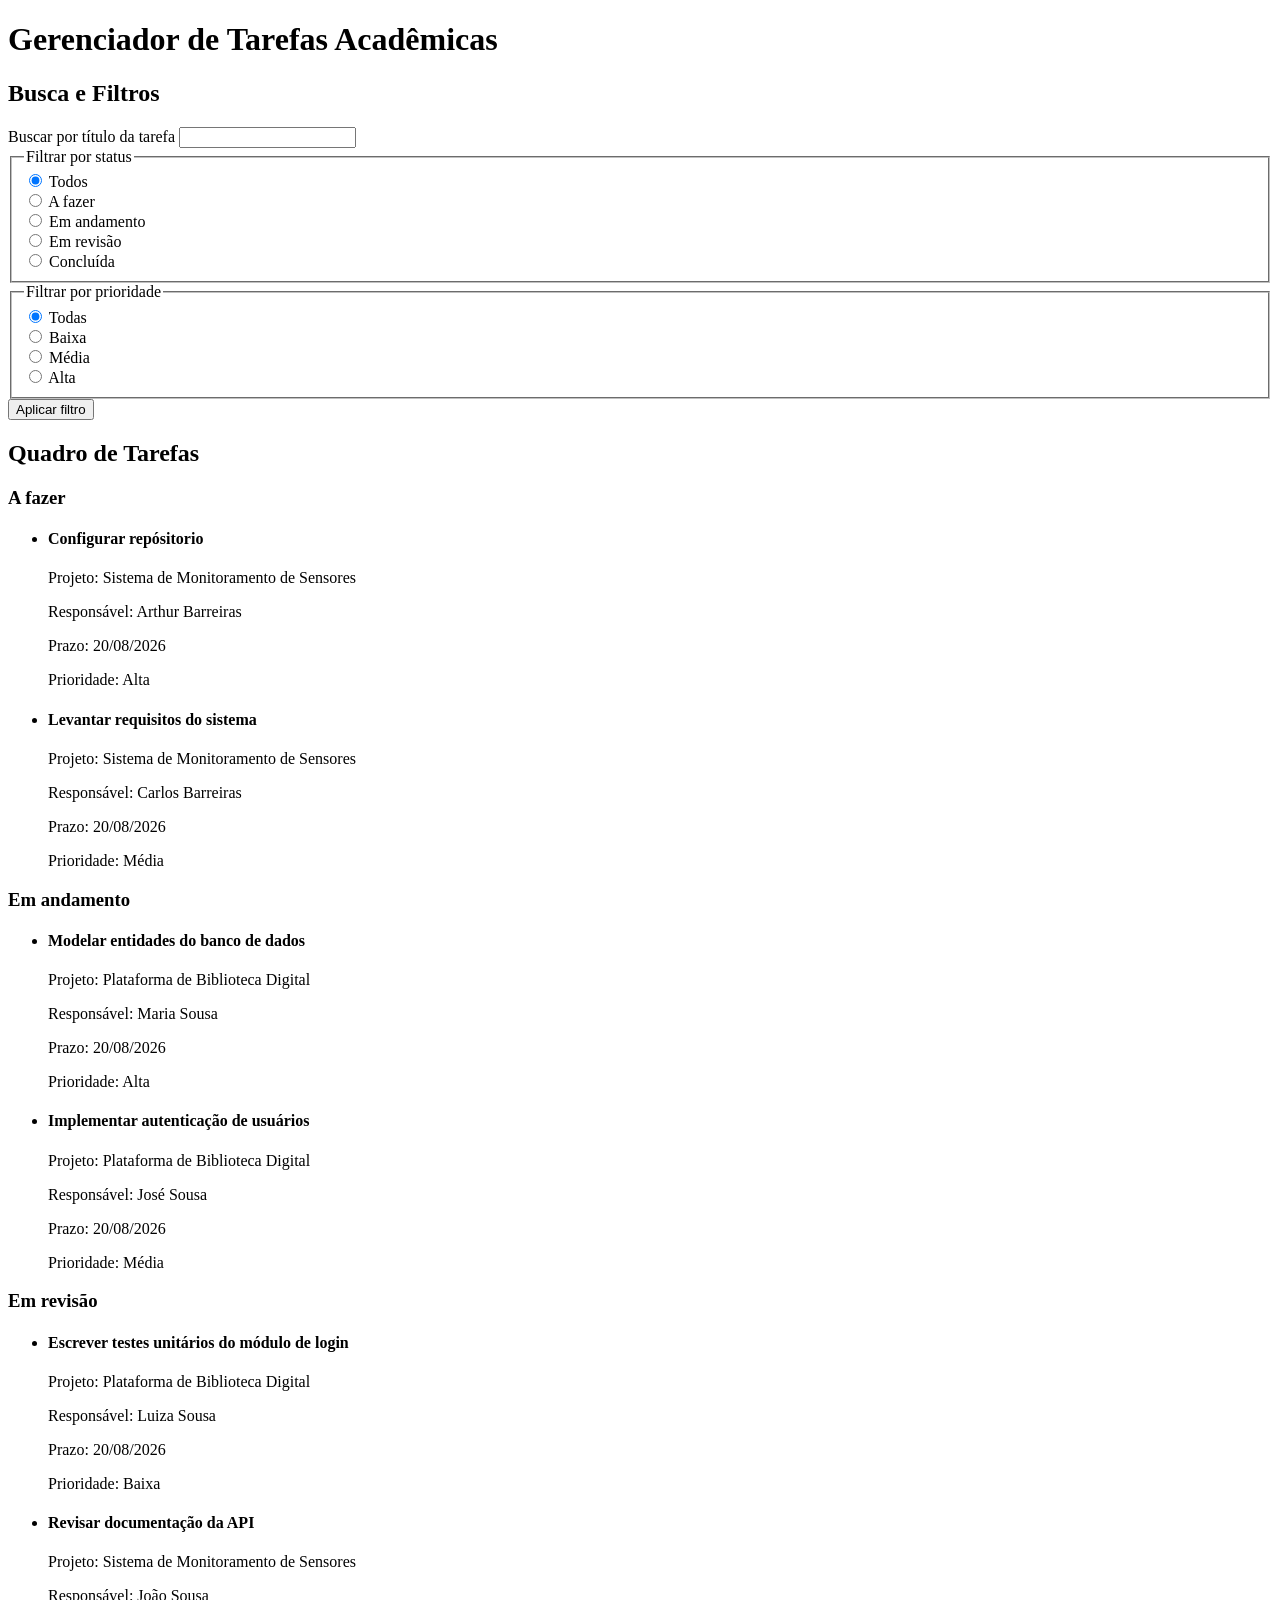
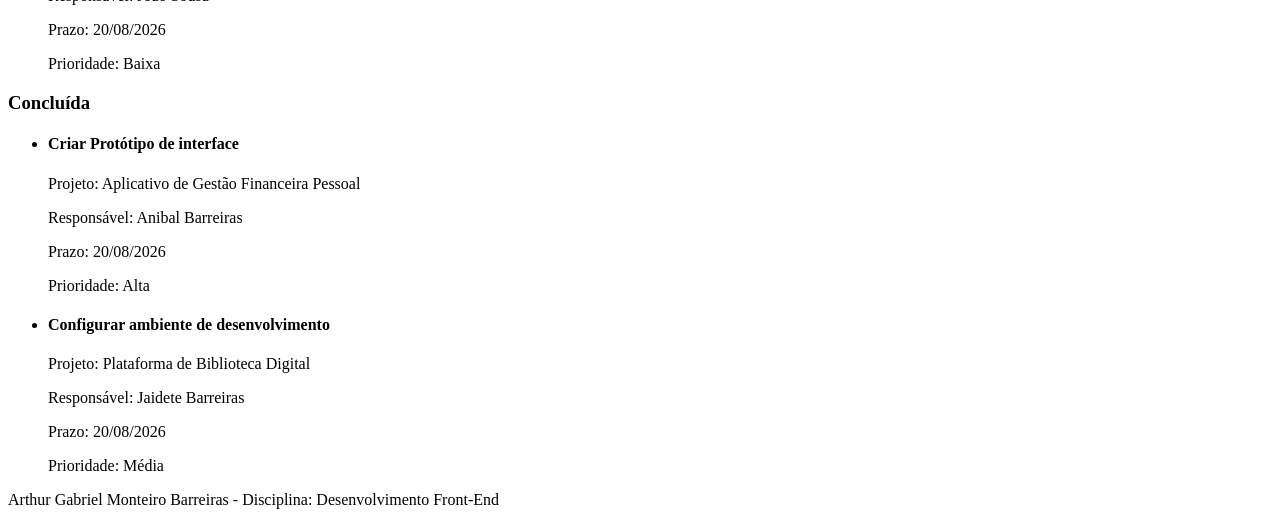
==== E2/index.html @ b59bd345 "Rename index.html to E2/index.html" ====
<!DOCTYPE html>
<html lang="pt-BR">
<head>
    <meta charset="UTF-8">
    <meta name="viewport" content="width=device-width, initial-scale=1.0">
    <title>Gerenciador de Tarefas Acadêmicas - Quadro de Projetos</title>
    <link rel="stylesheet" href="styles.css">
</head>
<body>
    <header>
        <h1>Gerenciador de Tarefas Acadêmicas</h1>
    </header>
    <main>
        <section aria-labelledby="titulo-busca-filtros">
            <h2 id="titulo-busca-filtros">Busca e Filtros</h2>

            <form action="#" method="get">
                <div>
                    <label for="busca-titulo">Buscar por título da tarefa</label>
                    <input type="search" id="busca-titulo" name="busca-titulo">
                </div>

                <fieldset>
                    <legend>Filtrar por status</legend>

                    <div>
                        <input type="radio" id="status-todos" name="filtro-status" value="todos" checked>
                        <label for="status-todos">Todos</label>
                    </div>
                    <div>
                        <input type="radio" id="status-a-fazer" name="filtro-status" value="a-fazer">
                        <label for="status-a-fazer">A fazer</label>
                    </div>
                    <div>
                        <input type="radio" id="status-em-andamento" name="filtro-status" value="em-andamento">
                        <label for="status-em-andamento">Em andamento</label>
                    </div>
                    <div>
                        <input type="radio" id="status-em-revisao" name="filtro-status" value="em-revisao">
                        <label for="em-revisao">Em revisão</label>
                    </div>
                    <div>
                        <input type="radio" id="status-concluida" name="filtro-status" value="concluida">
                        <label for="concluida">Concluída</label>
                    </div>
                </fieldset>

                <fieldset>
                    <legend>Filtrar por prioridade</legend>

                    <div>
                        <input type="radio" id="prioridade-todas" name="filtro-prioridade" value="todas" checked>
                        <label for="prioridade-todas">Todas</label>
                    </div>
                    <div>
                        <input type="radio" id="prioridade-baixa" name="filtro-prioridade" value="baixa">
                        <label for="prioridade-baixa">Baixa</label>
                    </div>
                    <div>
                        <input type="radio" id="prioridade-media" name="filtro-prioridade" value="media">
                        <label for="prioridade-media">Média</label>
                    </div>
                    <div>
                        <input type="radio" id="prioridade-alta" name="filtro-prioridade" value="alta">
                        <label for="prioridade-alta">Alta</label>
                    </div>
                </fieldset>

                <button type="submit">Aplicar filtro</button>
            </form>
        </section>

        <section aria-labelledby="titulo-quadro">
            <h2 id="titulo-quadro">Quadro de Tarefas</h2>

            <section aria-labelledby="titulo-a-fazer">
                <h3 id="titulo-a-fazer">A fazer</h3>
                <ul>
                    <li>
                        <article>
                            <h4>Configurar repósitorio</h4>
                            <p>Projeto: Sistema de Monitoramento de Sensores</p>
                            <p>Responsável: Arthur Barreiras</p>
                            <p>Prazo: 20/08/2026</p>
                            <p>Prioridade: Alta</p>
                        </article>
                    </li>
                    <li>
                        <article>
                            <h4>Levantar requisitos do sistema</h4>
                            <p>Projeto: Sistema de Monitoramento de Sensores</p>
                            <p>Responsável: Carlos Barreiras</p>
                            <p>Prazo: 20/08/2026</p>
                            <p>Prioridade: Média</p>
                        </article>
                    </li>
                </ul>
            </section>
            <section aria-labelledby="titulo-em-andamento">
                <h3 id="titulo-em-andamento">Em andamento</h3>
                <ul>
                    <li>
                        <article>
                            <h4>Modelar entidades do banco de dados</h4>
                            <p>Projeto: Plataforma de Biblioteca Digital</p>
                            <p>Responsável: Maria Sousa</p>
                            <p>Prazo: 20/08/2026</p>
                            <p>Prioridade: Alta</p>
                        </article>
                    </li>
                    <li>
                        <article>
                            <h4>Implementar autenticação de usuários</h4>
                            <p>Projeto: Plataforma de Biblioteca Digital</p>
                            <p>Responsável: José Sousa</p>
                            <p>Prazo: 20/08/2026</p>
                            <p>Prioridade: Média</p>
                        </article>
                    </li>
                </ul>
            </section>

            <section aria-labelledby="titulo-em-revisao">
                <h3 id="titulo-em-revisao">Em revisão</h3>
                <ul>
                    <li>
                        <article>
                            <h4>Escrever testes unitários do módulo de login</h4>
                            <p>Projeto: Plataforma de Biblioteca Digital</p>
                            <p>Responsável: Luiza Sousa</p>
                            <p>Prazo: 20/08/2026</p>
                            <p>Prioridade: Baixa</p>
                        </article>
                    </li>
                    <li>
                        <article>
                            <h4>Revisar documentação da API</h4>
                            <p>Projeto: Sistema de Monitoramento de Sensores</p>
                            <p>Responsável: João Sousa</p>
                            <p>Prazo: 20/08/2026</p>
                            <p>Prioridade: Baixa</p>
                        </article>
                    </li>
                </ul>
            </section>

            <section aria-labelledby="titulo-concluida">
                <h3 id="titulo-concluida">Concluída</h3>
                <ul>
                    <li>
                        <article>
                            <h4>Criar Protótipo de interface</h4>
                            <p>Projeto: Aplicativo de Gestão Financeira Pessoal</p>
                            <p>Responsável: Anibal Barreiras</p>
                            <p>Prazo: 20/08/2026</p>
                            <p>Prioridade: Alta</p>
                        </article>
                    </li>
                    <li>
                        <article>
                            <h4>Configurar ambiente de desenvolvimento</h4>
                            <p>Projeto: Plataforma de Biblioteca Digital</p>
                            <p>Responsável: Jaidete Barreiras</p>
                            <p>Prazo: 20/08/2026</p>
                            <p>Prioridade: Média</p>
                        </article>
                    </li>
                </ul>
            </section>
        </section>
    </main>

    <footer>
        <p>Arthur Gabriel Monteiro Barreiras - Disciplina: Desenvolvimento Front-End</p>
    </footer>
</body>
</html>
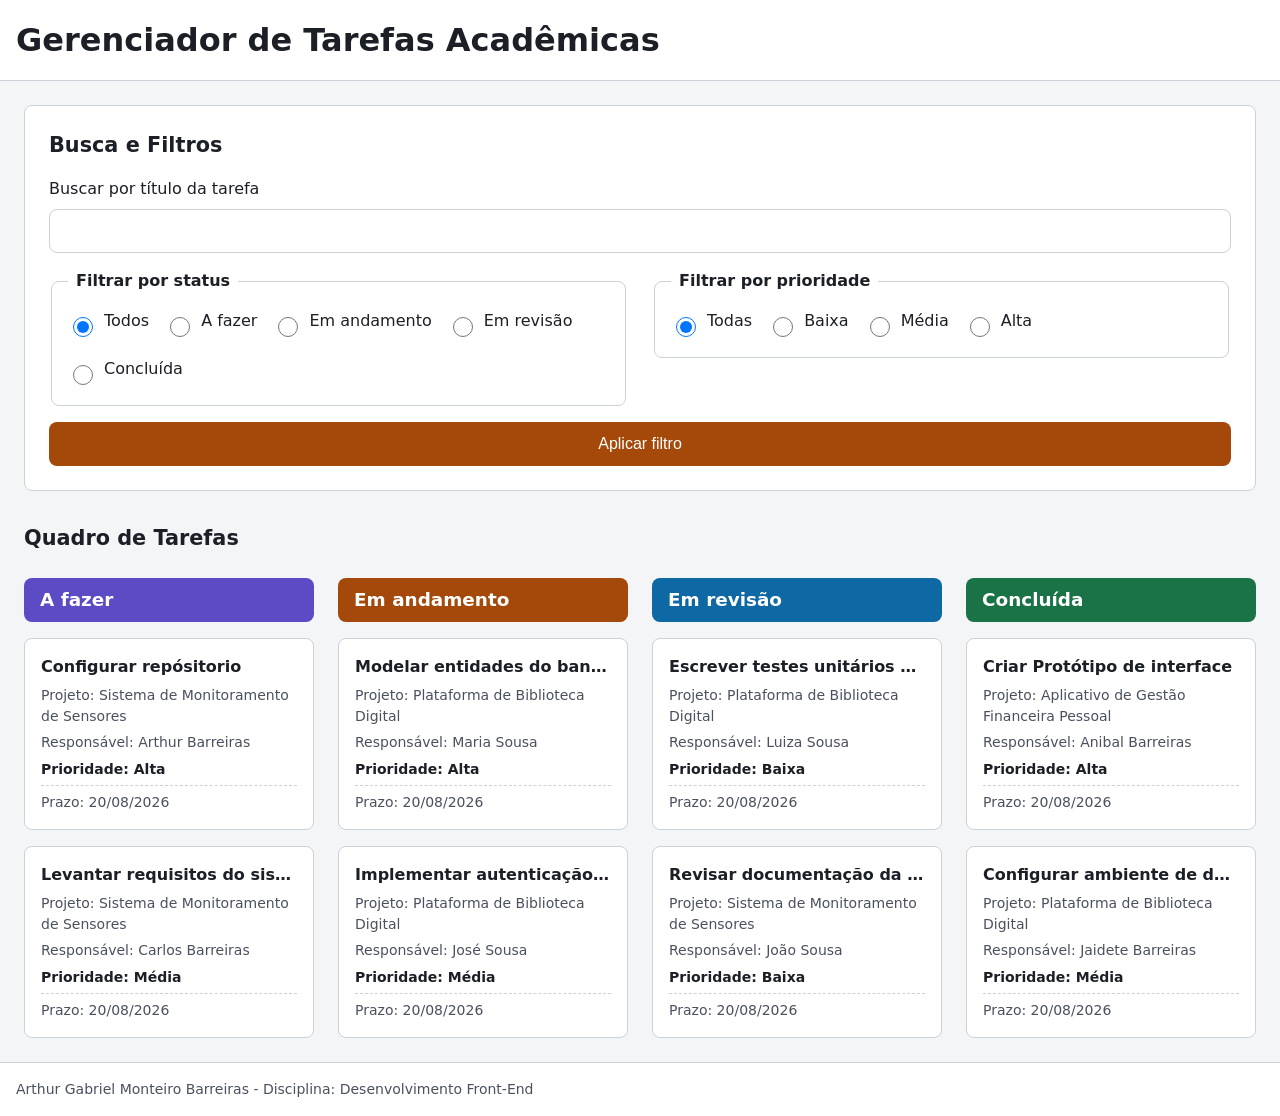
==== commit 17cf7101: "Update index.html" ====
--- a/E2/index.html
+++ b/E2/index.html
@@ -82,7 +82,7 @@
                             <p>Projeto: Sistema de Monitoramento de Sensores</p>
                             <p>Responsável: Arthur Barreiras</p>
                             <p>Prazo: 20/08/2026</p>
-                            <p>Prioridade: Alta</p>
+                            <p class="prioridade alta">Prioridade: Alta</p>
                         </article>
                     </li>
                     <li>
@@ -91,7 +91,7 @@
                             <p>Projeto: Sistema de Monitoramento de Sensores</p>
                             <p>Responsável: Carlos Barreiras</p>
                             <p>Prazo: 20/08/2026</p>
-                            <p>Prioridade: Média</p>
+                            <p class="prioridade media">Prioridade: Média</p>
                         </article>
                     </li>
                 </ul>
@@ -105,7 +105,7 @@
                             <p>Projeto: Plataforma de Biblioteca Digital</p>
                             <p>Responsável: Maria Sousa</p>
                             <p>Prazo: 20/08/2026</p>
-                            <p>Prioridade: Alta</p>
+                            <p class="prioridade alta">Prioridade: Alta</p>
                         </article>
                     </li>
                     <li>
@@ -114,7 +114,7 @@
                             <p>Projeto: Plataforma de Biblioteca Digital</p>
                             <p>Responsável: José Sousa</p>
                             <p>Prazo: 20/08/2026</p>
-                            <p>Prioridade: Média</p>
+                            <p class="prioridade media">Prioridade: Média</p>
                         </article>
                     </li>
                 </ul>
@@ -129,7 +129,7 @@
                             <p>Projeto: Plataforma de Biblioteca Digital</p>
                             <p>Responsável: Luiza Sousa</p>
                             <p>Prazo: 20/08/2026</p>
-                            <p>Prioridade: Baixa</p>
+                            <p class="prioridade baixa">Prioridade: Baixa</p>
                         </article>
                     </li>
                     <li>
@@ -138,7 +138,7 @@
                             <p>Projeto: Sistema de Monitoramento de Sensores</p>
                             <p>Responsável: João Sousa</p>
                             <p>Prazo: 20/08/2026</p>
-                            <p>Prioridade: Baixa</p>
+                            <p class="prioridade baixa">Prioridade: Baixa</p>
                         </article>
                     </li>
                 </ul>
@@ -153,7 +153,7 @@
                             <p>Projeto: Aplicativo de Gestão Financeira Pessoal</p>
                             <p>Responsável: Anibal Barreiras</p>
                             <p>Prazo: 20/08/2026</p>
-                            <p>Prioridade: Alta</p>
+                            <p class="prioridade alta">Prioridade: Alta</p>
                         </article>
                     </li>
                     <li>
@@ -162,7 +162,7 @@
                             <p>Projeto: Plataforma de Biblioteca Digital</p>
                             <p>Responsável: Jaidete Barreiras</p>
                             <p>Prazo: 20/08/2026</p>
-                            <p>Prioridade: Média</p>
+                            <p class="prioridade media">Prioridade: Média</p>
                         </article>
                     </li>
                 </ul>
--- a/E2/styles.css
+++ b/E2/styles.css
@@ -0,0 +1,261 @@
+:root {
+  --cor-superficie: #ffffff;
+  --cor-superficie-alt: #f4f5f7;
+  --cor-texto: #1c1f26;
+  --cor-texto-suave: #4b5060;
+  --cor-borda: #ccd1d9;
+
+  --cor-status-a-fazer: #5b4bc4;
+  --cor-status-em-andamento: #a5490a;
+  --cor-status-em-revisao: #0d68a3;
+  --cor-status-concluida: #1a7346;
+
+  --espaco-1: 0.5rem;
+  --espaco-2: 1rem;
+  --espaco-3: 1.5rem;
+  --espaco-4: 2rem;
+
+  --raio-borda: 0.5rem;
+}
+
+*,
+*::before,
+*::after {
+  box-sizing: border-box;
+}
+
+body {
+  margin: 0;
+  font-family: system-ui, "Segoe UI", Roboto, sans-serif;
+  font-size: 1rem;
+  line-height: 1.5;
+  color: var(--cor-texto);
+  background-color: var(--cor-superficie-alt);
+}
+
+h1, h2, h3, h4, p {
+  margin: 0;
+}
+
+ul {
+  margin: 0;
+  padding: 0;
+  list-style: none;
+}
+
+:focus-visible {
+  outline: 3px solid var(--cor-status-em-revisao);
+  outline-offset: 2px;
+}
+
+header,
+footer {
+  padding: var(--espaco-2);
+  background-color: var(--cor-superficie);
+}
+
+header {
+  border-bottom: 1px solid var(--cor-borda);
+}
+
+footer {
+  border-top: 1px solid var(--cor-borda);
+  color: var(--cor-texto-suave);
+  font-size: 0.875rem;
+}
+
+header h1 {
+  font-size: clamp(1.25rem, 1rem + 2vw, 2rem);
+}
+
+main {
+  padding: var(--espaco-3);
+  display: flex;
+  flex-direction: column;
+  gap: var(--espaco-4);
+}
+
+section[aria-labelledby="titulo-busca-filtros"] {
+  background-color: var(--cor-superficie);
+  border: 1px solid var(--cor-borda);
+  border-radius: var(--raio-borda);
+  padding: var(--espaco-3);
+}
+
+section[aria-labelledby="titulo-busca-filtros"] h2 {
+  font-size: clamp(1.1rem, 1rem + 0.5vw, 1.3rem);
+  margin-bottom: var(--espaco-2);
+}
+
+section[aria-labelledby="titulo-busca-filtros"] form {
+  display: flex;
+  flex-direction: column;
+  gap: var(--espaco-3);
+}
+
+section[aria-labelledby="titulo-busca-filtros"] label {
+  display: block;
+  margin-bottom: var(--espaco-1);
+}
+
+#busca-titulo {
+  width: 100%;
+  font-size: 1rem;
+  padding: var(--espaco-1) var(--espaco-2);
+  border: 1px solid var(--cor-borda);
+  border-radius: var(--raio-borda);
+  min-height: 2.75rem;
+}
+
+fieldset {
+  border: 1px solid var(--cor-borda);
+  border-radius: var(--raio-borda);
+  padding: var(--espaco-2);
+  display: flex;
+  flex-wrap: wrap;
+  gap: var(--espaco-2);
+}
+
+legend {
+  padding: 0 var(--espaco-1);
+  font-weight: 600;
+}
+
+fieldset div {
+  display: flex;
+  align-items: center;
+  gap: var(--espaco-1);
+  min-height: 1.5rem;
+}
+
+fieldset input[type="radio"] {
+  width: 1.25rem;
+  height: 1.25rem;
+}
+
+button[type="submit"] {
+  align-self: flex-start;
+  font-size: 1rem;
+  padding: var(--espaco-1) var(--espaco-3);
+  min-height: 2.75rem;
+  border: none;
+  border-radius: var(--raio-borda);
+  background-color: var(--cor-status-em-andamento);
+  color: #ffffff;
+  cursor: pointer;
+}
+
+@media (min-width: 37.5em) {
+  section[aria-labelledby="titulo-busca-filtros"] form {
+    display: grid;
+    grid-template-columns: 1fr 1fr;
+    gap: var(--espaco-2) var(--espaco-3);
+    align-items: start;
+  }
+
+  section[aria-labelledby="titulo-busca-filtros"] form > div:first-child {
+    grid-column: 1 / -1;
+  }
+
+  button[type="submit"] {
+    grid-column: 1 / -1;
+  }
+}
+
+section[aria-labelledby="titulo-quadro"] {
+  display: grid;
+  grid-template-columns: 1fr;
+  gap: var(--espaco-3);
+}
+
+section[aria-labelledby="titulo-quadro"] > h2 {
+  grid-column: 1 / -1;
+  font-size: clamp(1.1rem, 1rem + 0.5vw, 1.3rem);
+}
+
+@media (min-width: 37.5em) {
+  section[aria-labelledby="titulo-quadro"] {
+    grid-template-columns: repeat(2, 1fr);
+  }
+}
+
+@media (min-width: 56.25em) {
+  section[aria-labelledby="titulo-quadro"] {
+    grid-template-columns: repeat(3, 1fr);
+  }
+}
+
+@media (min-width: 75em) {
+  section[aria-labelledby="titulo-quadro"] {
+    grid-template-columns: repeat(4, 1fr);
+  }
+}
+
+section[aria-labelledby="titulo-quadro"] section {
+  display: flex;
+  flex-direction: column;
+  gap: var(--espaco-2);
+  min-width: 0;
+}
+
+section[aria-labelledby="titulo-quadro"] h3 {
+  color: #ffffff;
+  padding: var(--espaco-1) var(--espaco-2);
+  border-radius: var(--raio-borda);
+  font-size: clamp(1rem, 0.9rem + 0.5vw, 1.15rem);
+}
+
+section[aria-labelledby="titulo-a-fazer"] h3       { background-color: var(--cor-status-a-fazer); }
+section[aria-labelledby="titulo-em-andamento"] h3  { background-color: var(--cor-status-em-andamento); }
+section[aria-labelledby="titulo-em-revisao"] h3    { background-color: var(--cor-status-em-revisao); }
+section[aria-labelledby="titulo-concluida"] h3     { background-color: var(--cor-status-concluida); }
+
+section[aria-labelledby="titulo-quadro"] ul {
+  display: flex;
+  flex-direction: column;
+  gap: var(--espaco-2);
+  min-width: 0;
+}
+
+section[aria-labelledby="titulo-quadro"] li {
+  min-width: 0;
+}
+
+article {
+  display: flex;
+  flex-direction: column;
+  gap: 0.35rem;
+  background-color: var(--cor-superficie);
+  border: 1px solid var(--cor-borda);
+  border-radius: var(--raio-borda);
+  padding: var(--espaco-2);
+  min-width: 0;
+}
+
+article h4 {
+  flex: 1 1 auto;
+  min-width: 0;
+  white-space: nowrap;
+  overflow: hidden;
+  text-overflow: ellipsis;
+  font-size: 1rem;
+  font-weight: 600;
+}
+
+article p {
+  font-size: 0.875rem;
+  color: var(--cor-texto-suave);
+}
+
+article p:nth-of-type(4) {
+  order: 4;
+  font-weight: 600;
+  color: var(--cor-texto);
+}
+
+article p:nth-of-type(3) {
+  order: 5;
+  margin-top: auto;
+  padding-top: 0.35rem;
+  border-top: 1px dashed var(--cor-borda);
+}
